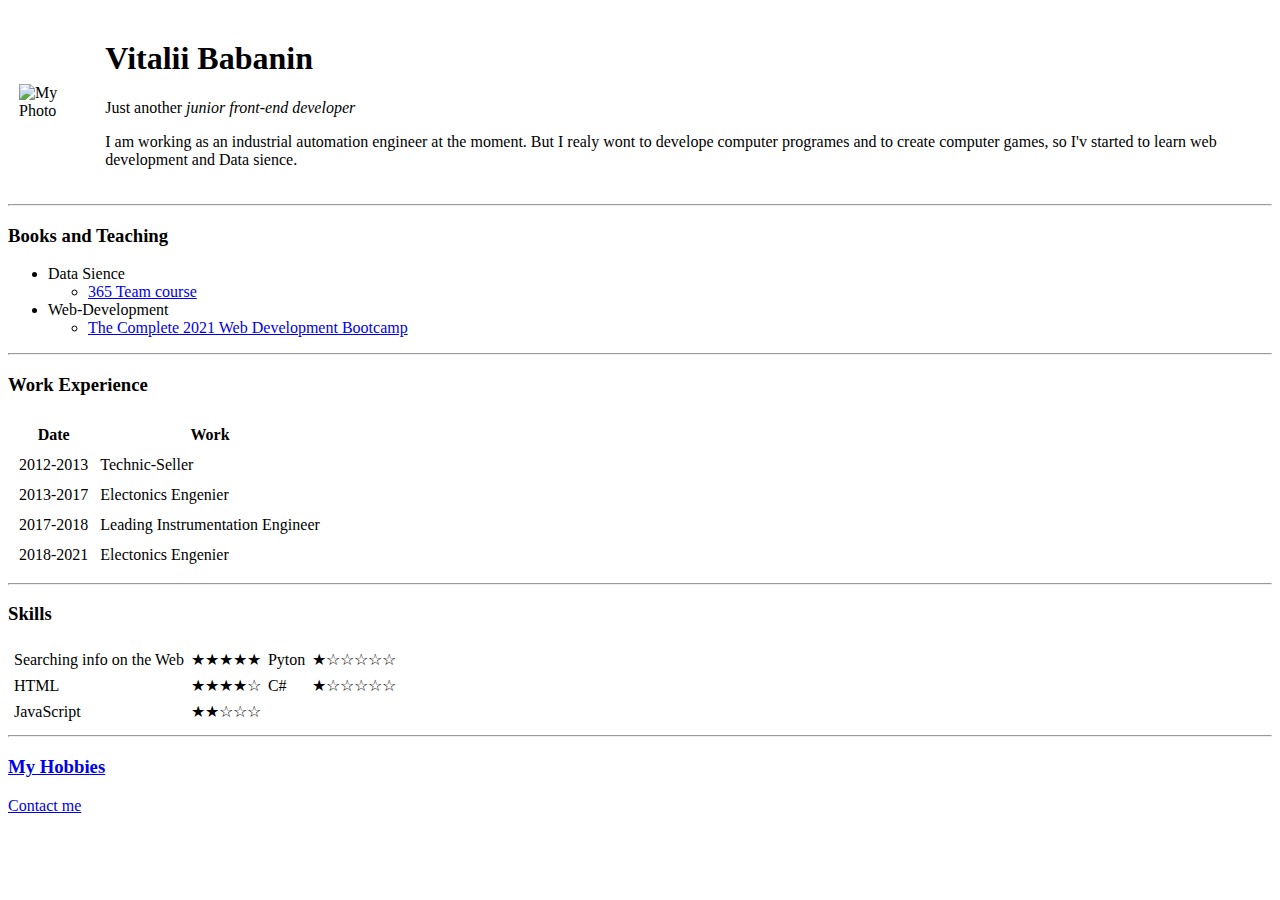
==== index.html @ e18bc478 "Add files via upload" ====
<!DOCTYPE html>
<html lang="en" dir="ltr">

  <head>
    <meta charset="utf-8">
    <title>Vitalii Babanin</title>
    <meta name="description" content="This is the practicing web-site of my own" />
  </head>

  <body>
    <table cellspacing="10">
      <tr>
        <td><img src="images\my_photo.jpg" alt="My Photo" width="150px"></td>
        <td>
          <h1>Vitalii Babanin</h1>
          <p>Just another <em>junior front-end developer</em></p>
          <p>I am working as an industrial automation engineer at the moment.
             But I realy wont to develope computer programes and to create computer games,
             so I'v started to learn web development and Data sience.</p>
        </td>
      </tr>
    </table>

    <hr size=2>
    <h3>Books and Teaching</h3>

    <ul>
      <li>Data Sience</li>
        <ul>
          <li><a href="https://www.udemy.com/course/the-data-science-course-complete-data-science-bootcamp/">365 Team course</a></li>
        </ul>
      <li>Web-Development</li>
        <ul>
          <li><a href="https://www.udemy.com/course/the-complete-web-development-bootcamp/">The Complete 2021 Web Development Bootcamp</a></li>
        </ul>
    </ul>
<hr size=2>
    <h3>Work Experience</h3>
    <table cellspacing="10">
      <thead>
        <th>Date</th>
        <th>Work</th>
      </thead>
      <tbody>
        <tr>
          <td>2012-2013</td>
          <td>Technic-Seller</td>
        </tr>
        <tr>
          <td>2013-2017</td>
          <td>Electonics Engenier</td>
        </tr>
        <tr>
          <td>2017-2018</td>
          <td>Leading Instrumentation Engineer</td>
        </tr>
        <tr>
          <td>2018-2021</td>
          <td>Electonics Engenier</td>
        </tr>
      </tbody>
    </table>
<hr size=2>
    <h3>Skills</h3>

    <table cellspacing="5">


      <tr>
        <td>Searching info on the Web</td>
        <td>&#9733;&#9733;&#9733;&#9733;&#9733;</td>
        <td>Pyton</td>
        <td>&#9733;&#9734;&#9734;&#9734;&#9734;&#9734;</td>
      </tr>
      <tr>
        <td>HTML</td>
        <td>&#9733;&#9733;&#9733;&#9733;&#9734;</td>
        <td>C#</td>
        <td>&#9733;&#9734;&#9734;&#9734;&#9734;&#9734;</td>
      </tr>
      <tr>
        <td>JavaScript</td>
        <td>&#9733;&#9733;&#9734;&#9734;&#9734;</td>
        <td></td>
        <td></td>
      </tr>
    </table>

    <hr>
    <a href="hobbies.html"><h3>My Hobbies</h3></a>
    <a href="contact_me.html">Contact me</a>


  </body>

</html>
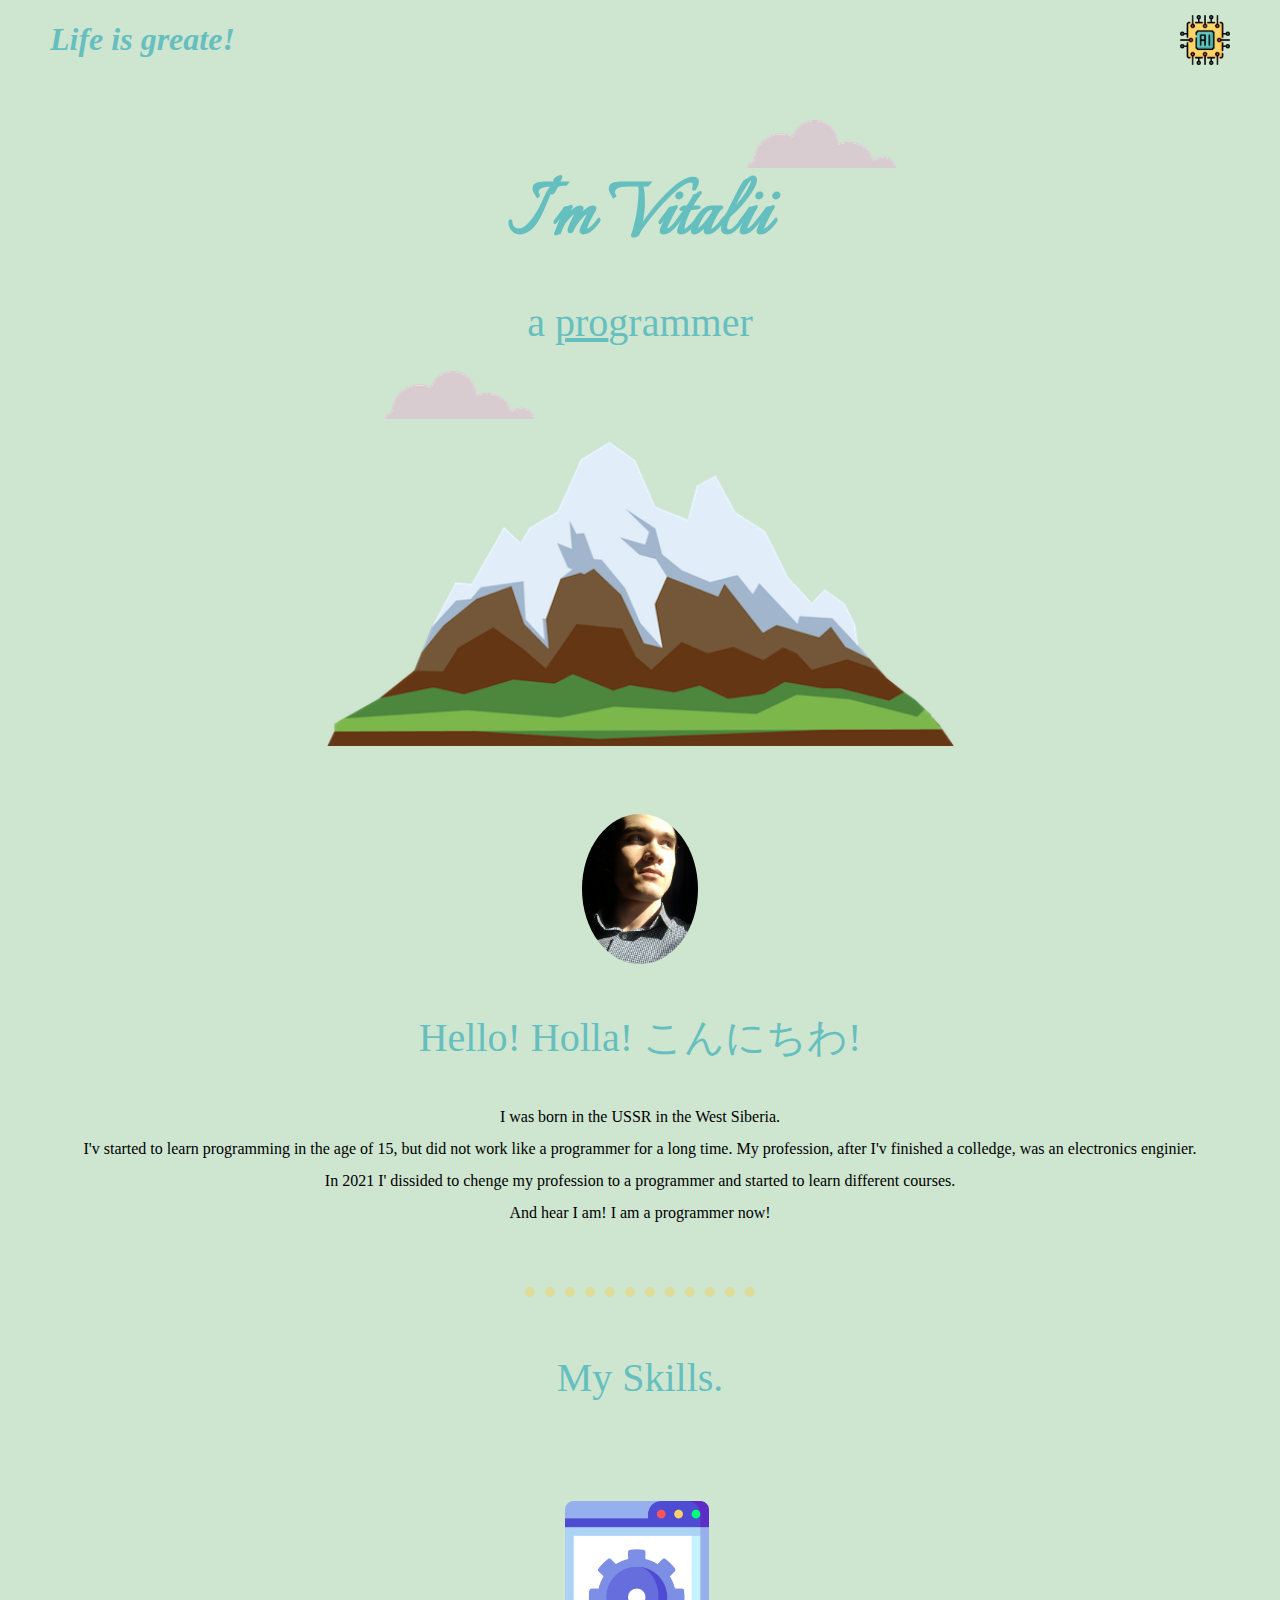
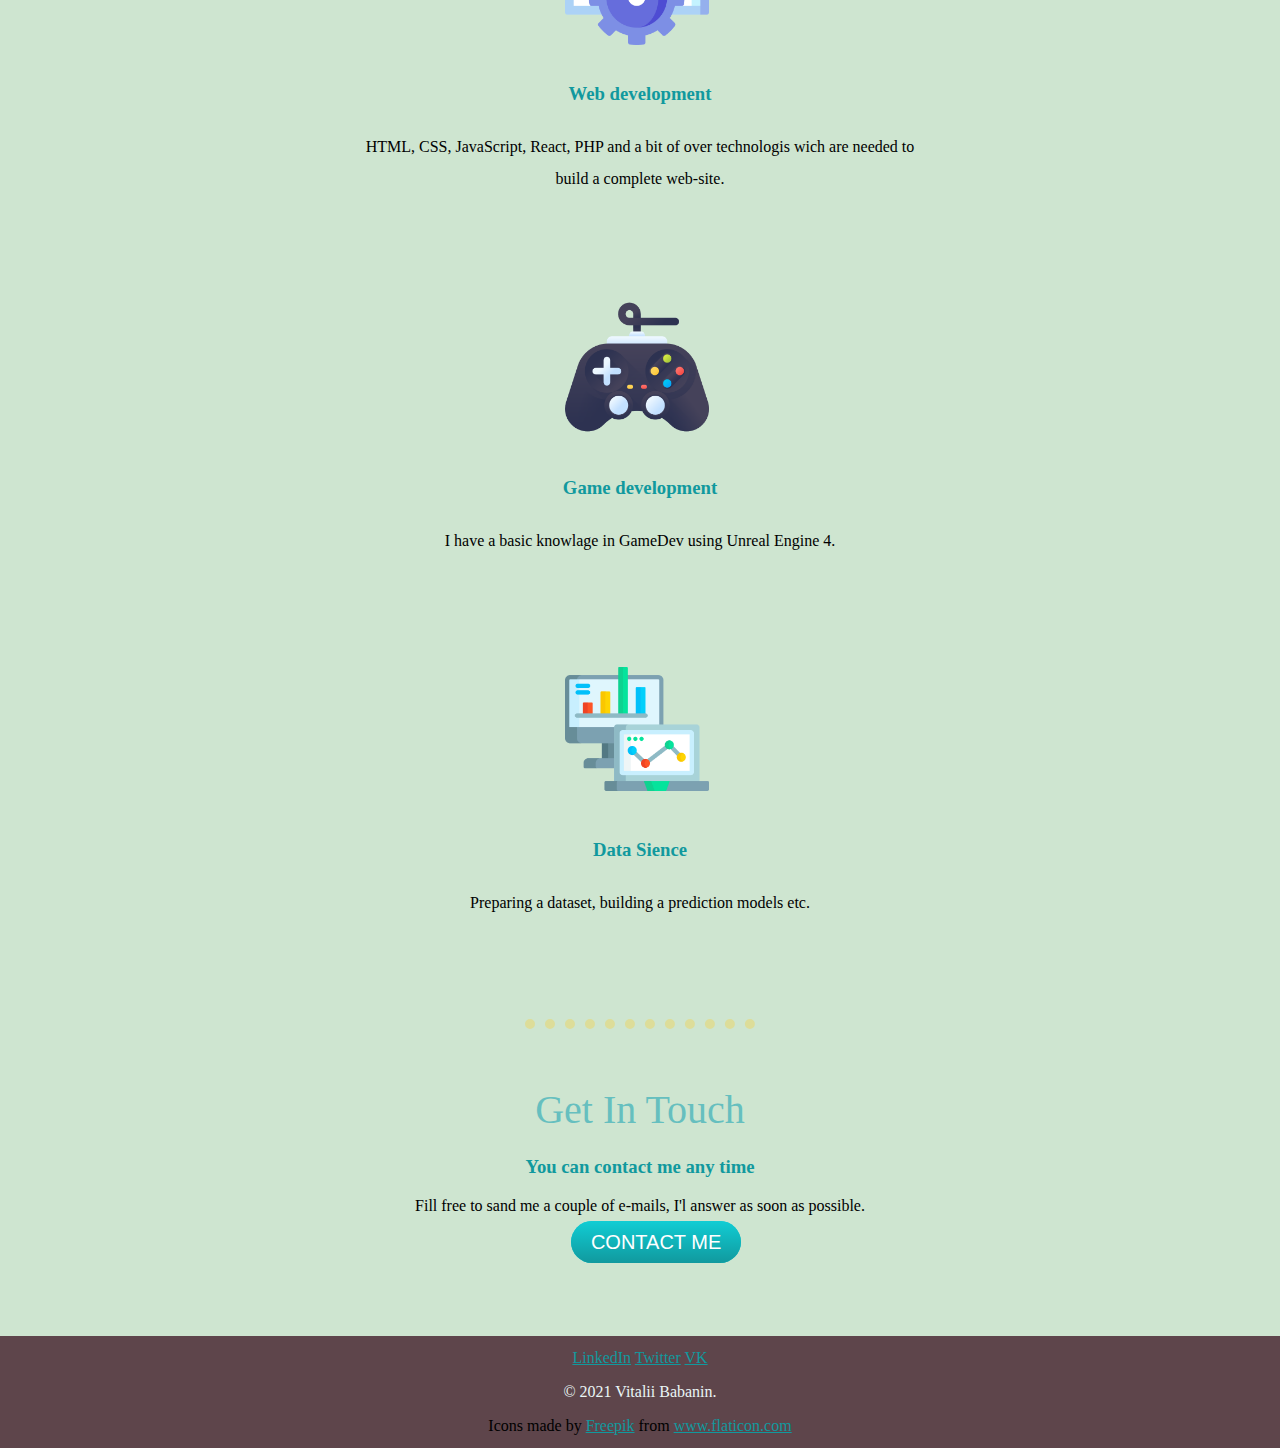
==== commit 32d4fa85: "Add files via upload" ====
--- a/index.html
+++ b/index.html
@@ -2,95 +2,111 @@
 <html lang="en" dir="ltr">
 
   <head>
+
     <meta charset="utf-8">
+
+    <!-- site title -->
     <title>Vitalii Babanin</title>
+
+    <!-- Site description -->
     <meta name="description" content="This is the practicing web-site of my own" />
+
+    <!-- Stylesheet link -->
+    <link rel="stylesheet" href="css/styles.css">
+    <link rel="preconnect" href="https://fonts.googleapis.com">
+    <link rel="preconnect" href="https://fonts.gstatic.com" crossorigin>
+    <link href="https://fonts.googleapis.com/css2?family=Italianno&display=swap" rel="stylesheet">
+
   </head>
 
+<!-- End of the document header -->
+
   <body>
-    <table cellspacing="10">
-      <tr>
-        <td><img src="images\my_photo.jpg" alt="My Photo" width="150px"></td>
-        <td>
-          <h1>Vitalii Babanin</h1>
-          <p>Just another <em>junior front-end developer</em></p>
-          <p>I am working as an industrial automation engineer at the moment.
-             But I realy wont to develope computer programes and to create computer games,
-             so I'v started to learn web development and Data sience.</p>
-        </td>
-      </tr>
-    </table>
 
-    <hr size=2>
-    <h3>Books and Teaching</h3>
+    <!-- Topper (menu, info etc.)-->
+    <div class="top_container">
+      <h1 id="topper_slogan">Life is greate!</h1>
+      <img id="logon" src="images\chip.png" alt="\(^_^)/">
+    </div>
 
-    <ul>
-      <li>Data Sience</li>
-        <ul>
-          <li><a href="https://www.udemy.com/course/the-data-science-course-complete-data-science-bootcamp/">365 Team course</a></li>
-        </ul>
-      <li>Web-Development</li>
-        <ul>
-          <li><a href="https://www.udemy.com/course/the-complete-web-development-bootcamp/">The Complete 2021 Web Development Bootcamp</a></li>
-        </ul>
-    </ul>
-<hr size=2>
-    <h3>Work Experience</h3>
-    <table cellspacing="10">
-      <thead>
-        <th>Date</th>
-        <th>Work</th>
-      </thead>
-      <tbody>
-        <tr>
-          <td>2012-2013</td>
-          <td>Technic-Seller</td>
-        </tr>
-        <tr>
-          <td>2013-2017</td>
-          <td>Electonics Engenier</td>
-        </tr>
-        <tr>
-          <td>2017-2018</td>
-          <td>Leading Instrumentation Engineer</td>
-        </tr>
-        <tr>
-          <td>2018-2021</td>
-          <td>Electonics Engenier</td>
-        </tr>
-      </tbody>
-    </table>
-<hr size=2>
-    <h3>Skills</h3>
-
-    <table cellspacing="5">
+    </div>
 
 
-      <tr>
-        <td>Searching info on the Web</td>
-        <td>&#9733;&#9733;&#9733;&#9733;&#9733;</td>
-        <td>Pyton</td>
-        <td>&#9733;&#9734;&#9734;&#9734;&#9734;&#9734;</td>
-      </tr>
-      <tr>
-        <td>HTML</td>
-        <td>&#9733;&#9733;&#9733;&#9733;&#9734;</td>
-        <td>C#</td>
-        <td>&#9733;&#9734;&#9734;&#9734;&#9734;&#9734;</td>
-      </tr>
-      <tr>
-        <td>JavaScript</td>
-        <td>&#9733;&#9733;&#9734;&#9734;&#9734;</td>
-        <td></td>
-        <td></td>
-      </tr>
-    </table>
+    <!-- Main content container -->
+    <div class="main_container">
 
-    <hr>
-    <a href="hobbies.html"><h3>My Hobbies</h3></a>
-    <a href="contact_me.html">Contact me</a>
+
+    <!-- Top block container -->
+    <div class=content_block>
+    <img id=top_cloud src="images\cloud.png" alt="**Top*Cloud**"/>
+    <p>
+      <h1 class=centered_text>I'm Vitalii</h1>
+      <h2>a <span><u>pro</u></span>grammer</h2>
+    </p>
+    <img id=center_cloud src="images\cloud.png" alt="**Center*Cloud**"/>
+    <img id=mountain src="images\mountain.png" alt="/Mount\"/>
+    </div>
+
+    <!-- Middle site -->
+    <div class="middle-container">
+      <div class="profile">
+        <img src="images\my_photo.jpg" alt="My Photo">
+        <h2>Hello! Holla! こんにちわ!</h2>
+        <p>
+        I was born in the USSR in the West Siberia. <br />
+        I'v started to learn programming in the age of 15,
+        but did not work like a programmer for a long time.
+        My profession, after I'v finished a colledge, was an electronics enginier.<br/>
+        In 2021 I' dissided to chenge my profession to a programmer and started to learn different courses.<br/>
+        And hear I am! I am a programmer now!
+      </br/>
+        </p>
+      </div>
+      <hr>
+      <div class="skills">
+        <h2>My Skills.</h2>
+        <div class="skill-row">
+          <img src="images\web-development.png" alt="Web-development">
+          <h3>Web development</h3>
+          <p>
+            HTML, CSS, JavaScript, React, PHP and a bit of over technologis wich are needed to build a complete web-site.
+          </p>
+        </div>
+        <div class="skill-row">
+          <img src="images\console.png" alt="Game-development">
+          <h3>Game development</h3>
+          <p>I have a basic knowlage in GameDev using Unreal Engine 4.
+          </p>
+        </div>
+        <div class="skill-row">
+          <img src="images\analytics.png" alt="DataSience">
+          <h3>Data Sience</h3>
+          <p>
+            Preparing a dataset, building a prediction models etc.
+          </p>
+        </div>
+      </div>
+      <hr>
+      <div class="contact-me">
+        <h2>Get In Touch</h2>
+        <h3>You can contact me any time</h3>
+        <p>Fill free to sand me a couple of e-mails, I'l answer as soon as possible.</p>
+        <a class="btn" href="mailto:fragmir@gmail.com">CONTACT ME</a><br/>
+
+      </br/>
+      </div>
+    </div>
+
+    <!-- Bottom site -->
+
+    <div class="bottom-container">
+      <a class="footer-link" href="https://www.linkedin.com/">LinkedIn</a>
+      <a class="footer-link" href="https://twitter.com/">Twitter</a>
+      <a class="footer-link" href="https://vk.com/fragmir/">VK</a>
+      <p class="copyright">© 2021 Vitalii Babanin.</p>
+      <div>Icons made by <a href="https://www.flaticon.com/authors/freepik" title="Freepik">Freepik</a> from <a href="https://www.flaticon.com/" title="Flaticon">www.flaticon.com</a></div>
+    </div>
 
 
   </body>
-
 </html>
--- a/css/styles.css
+++ b/css/styles.css
@@ -0,0 +1,201 @@
+
+/* Base/parent style for all document */
+body {
+  background-color: #99ecaa;
+  padding: 0;
+  margin: 0;
+}
+
+div {
+  margin: 0 auto;
+  padding: 0;
+}
+
+/* Topper style */
+.top_container {
+  position: relative;
+  z-index: 100;
+  width:100%;
+  height:80px;
+  background-color: #CEE5D0;
+}
+
+/*-------------------- image styles --------------------*/
+
+/* logon button */
+#logon {
+  position: absolute;
+  width: 50px;
+  height: 50px;
+  top: 15px;
+  right: 50px;
+}
+
+#logon:hover {
+  width: 70px;
+  height: 70px;
+  top: 5px;
+  right: 40px;
+  cursor: pointer;
+}
+
+/* Style of the profyle photo */
+.profile_photo {
+  border-radius: 100%;
+}
+.profile_photo:hover {
+  border-radius: 10%;
+}
+
+/*--=--=--=--=--=--=-- End of image styles --=--=--=--=--=--=--*/
+
+/* Horizontal ruller styled as a dot */
+hr {
+  border-style:dotted none none;
+  border-width: 10px;
+  width: 20%;
+  border-color: #dddd99;
+}
+
+/* Headings styles */
+h1 {
+  color: #66BFBF;
+  font-size: 2rem;
+}
+
+#topper_slogan {
+  font-style: italic;
+  position: absolute;
+  left:50px;
+}
+
+h2 {
+  color: #66BFBF;
+  text-align: center;
+  margin: 2% auto;
+  font-size: 2.5rem;
+  font-weight: normal;
+}
+
+h3 {
+  color: #11999E;
+  text-align: center;
+}
+
+/* Profile styling */
+.profile img {
+  width: 10%;
+  position: relative;
+  margin: 0 45%;
+  text-align: center;
+  border-radius: 50%;
+}
+
+.profile{
+  line-height: 2;
+}
+
+/* Paragrath styles */
+.centered_text {
+  margin: 0 auto 0 auto;
+  font-family: 'Italianno', cursive;
+  font-size: 5.625rem;
+  margin: 0 auto 0 auto;
+}
+
+p {
+  text-align: center;
+  vertical-align: middle;
+}
+
+/* Top block styling */
+.content_block{
+  background-color: #CEE5D0;
+  padding: 5% 0 0 0;
+  text-align: center;
+  margin: 0 0 0 0;
+  position: relative;
+}
+
+/* Middle Block styling */
+.middle-container{
+  background-color: #CEE5D0;
+  padding: 5% 5%;
+  margin: 0 0 0 0;
+}
+
+.skill-row img{
+  width: 25%;
+  margin-left: 37%;
+}
+
+.skill-row{
+  width: 50%;
+  margin: 100px auto 100px auto;
+  line-height: 2;
+}
+
+/* Bottom Block styling */
+.bottom-container{
+  background-color: #5E454B;
+  padding: 1% 5%;
+  margin: 0 0 0 0;
+  text-align: center;
+}
+
+/* Clouds */
+#top_cloud {
+  position: absolute;
+  top:40px;
+  right:30%;
+}
+
+#center_cloud {
+  position: absolute;
+  left: 30%;
+}
+
+#mountain {
+  width: 49%;
+}
+
+/* Staff styling */
+hr {
+  margin: 5% auto;
+}
+
+a{color: #11999E;}
+
+.copyright{
+  color: #EAF6F6;
+}
+
+.btn {
+  background: #11cdd4;
+  background-image: -webkit-linear-gradient(top, #11cdd4, #11999e);
+  background-image: -moz-linear-gradient(top, #11cdd4, #11999e);
+  background-image: -ms-linear-gradient(top, #11cdd4, #11999e);
+  background-image: -o-linear-gradient(top, #11cdd4, #11999e);
+  background-image: linear-gradient(to bottom, #11cdd4, #11999e);
+  -webkit-border-radius: 28;
+  -moz-border-radius: 28;
+  border-radius: 28px;
+  font-family: Arial;
+  color: #ffffff;
+  font-size: 20px;
+  padding: 10px 20px 10px 20px;
+  margin: 0 auto 0 44%;
+  text-decoration: none;
+}
+
+.btn:hover {
+  background: #30e3cb;
+  background-image: -webkit-linear-gradient(top, #30e3cb, #2bc4ad);
+  background-image: -moz-linear-gradient(top, #30e3cb, #2bc4ad);
+  background-image: -ms-linear-gradient(top, #30e3cb, #2bc4ad);
+  background-image: -o-linear-gradient(top, #30e3cb, #2bc4ad);
+  background-image: linear-gradient(to bottom, #30e3cb, #2bc4ad);
+  text-decoration: none;
+}
+
+/* End of the stylesheet */
